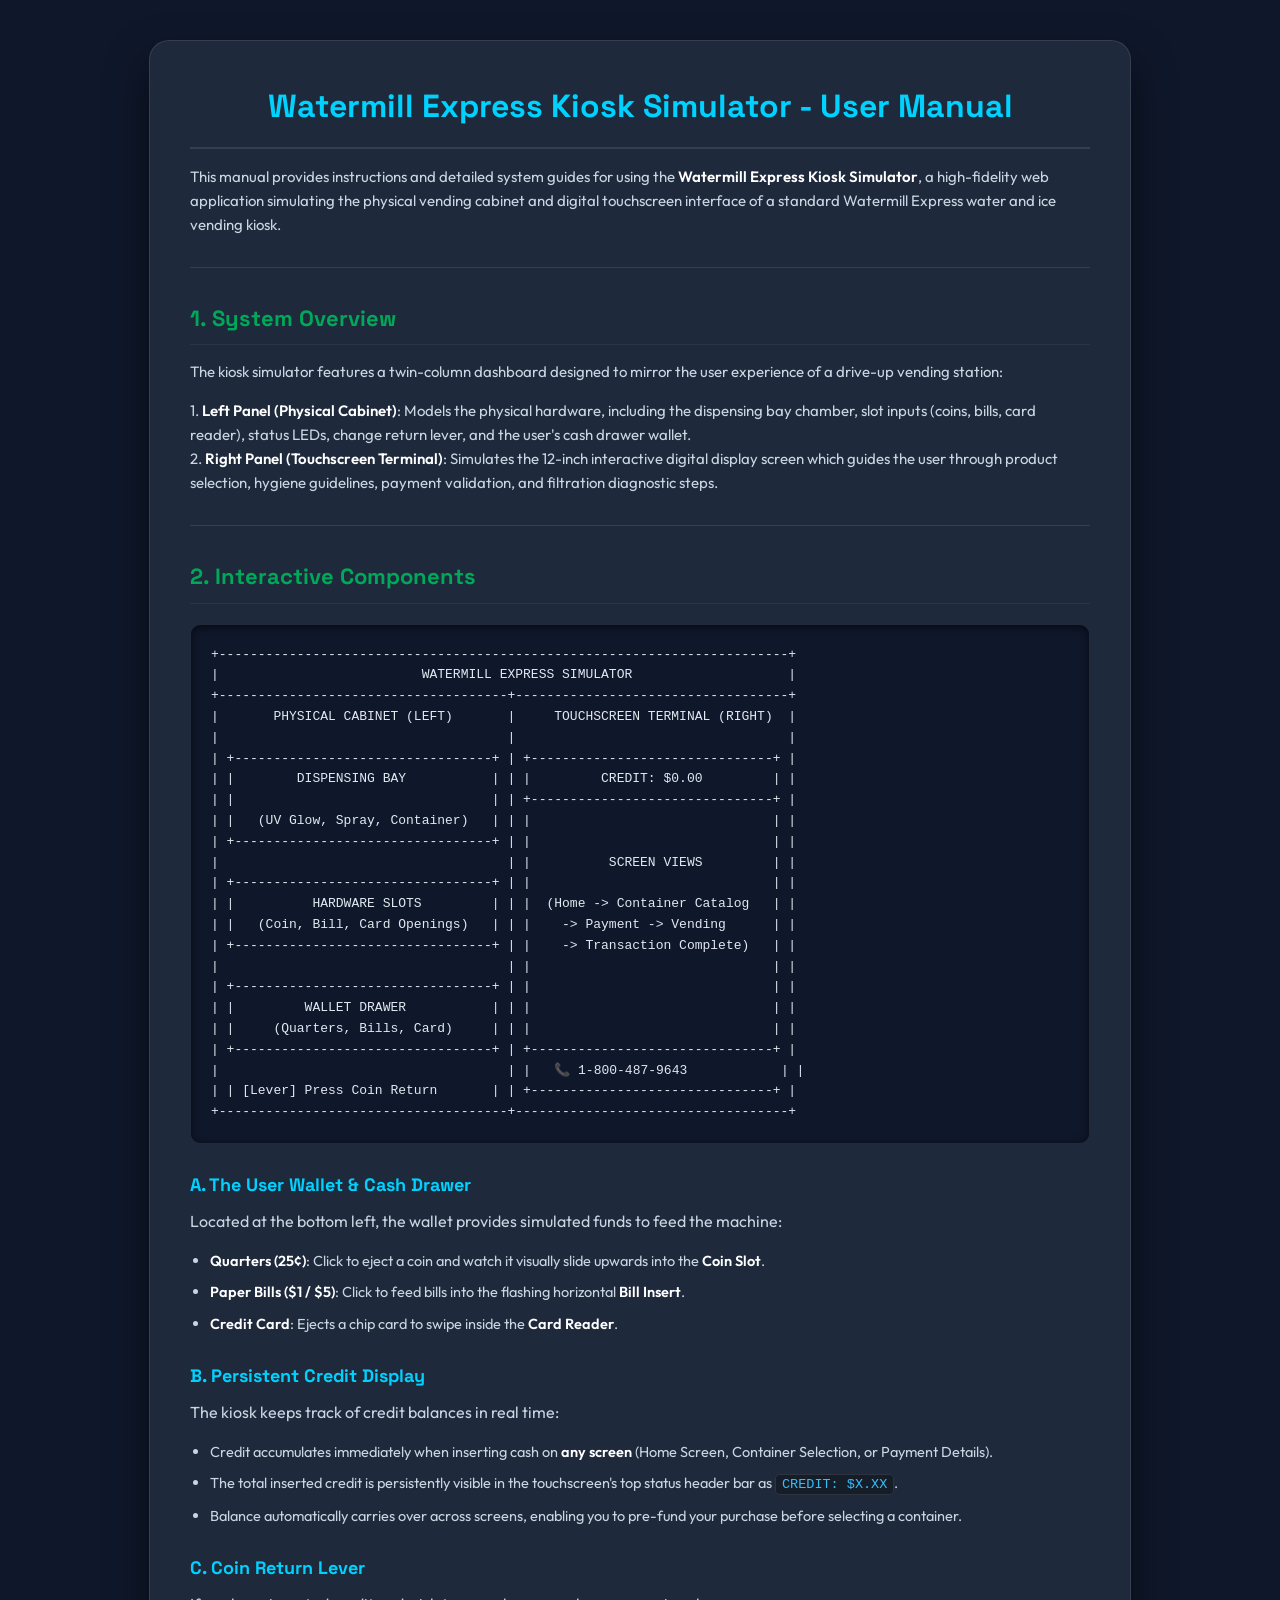
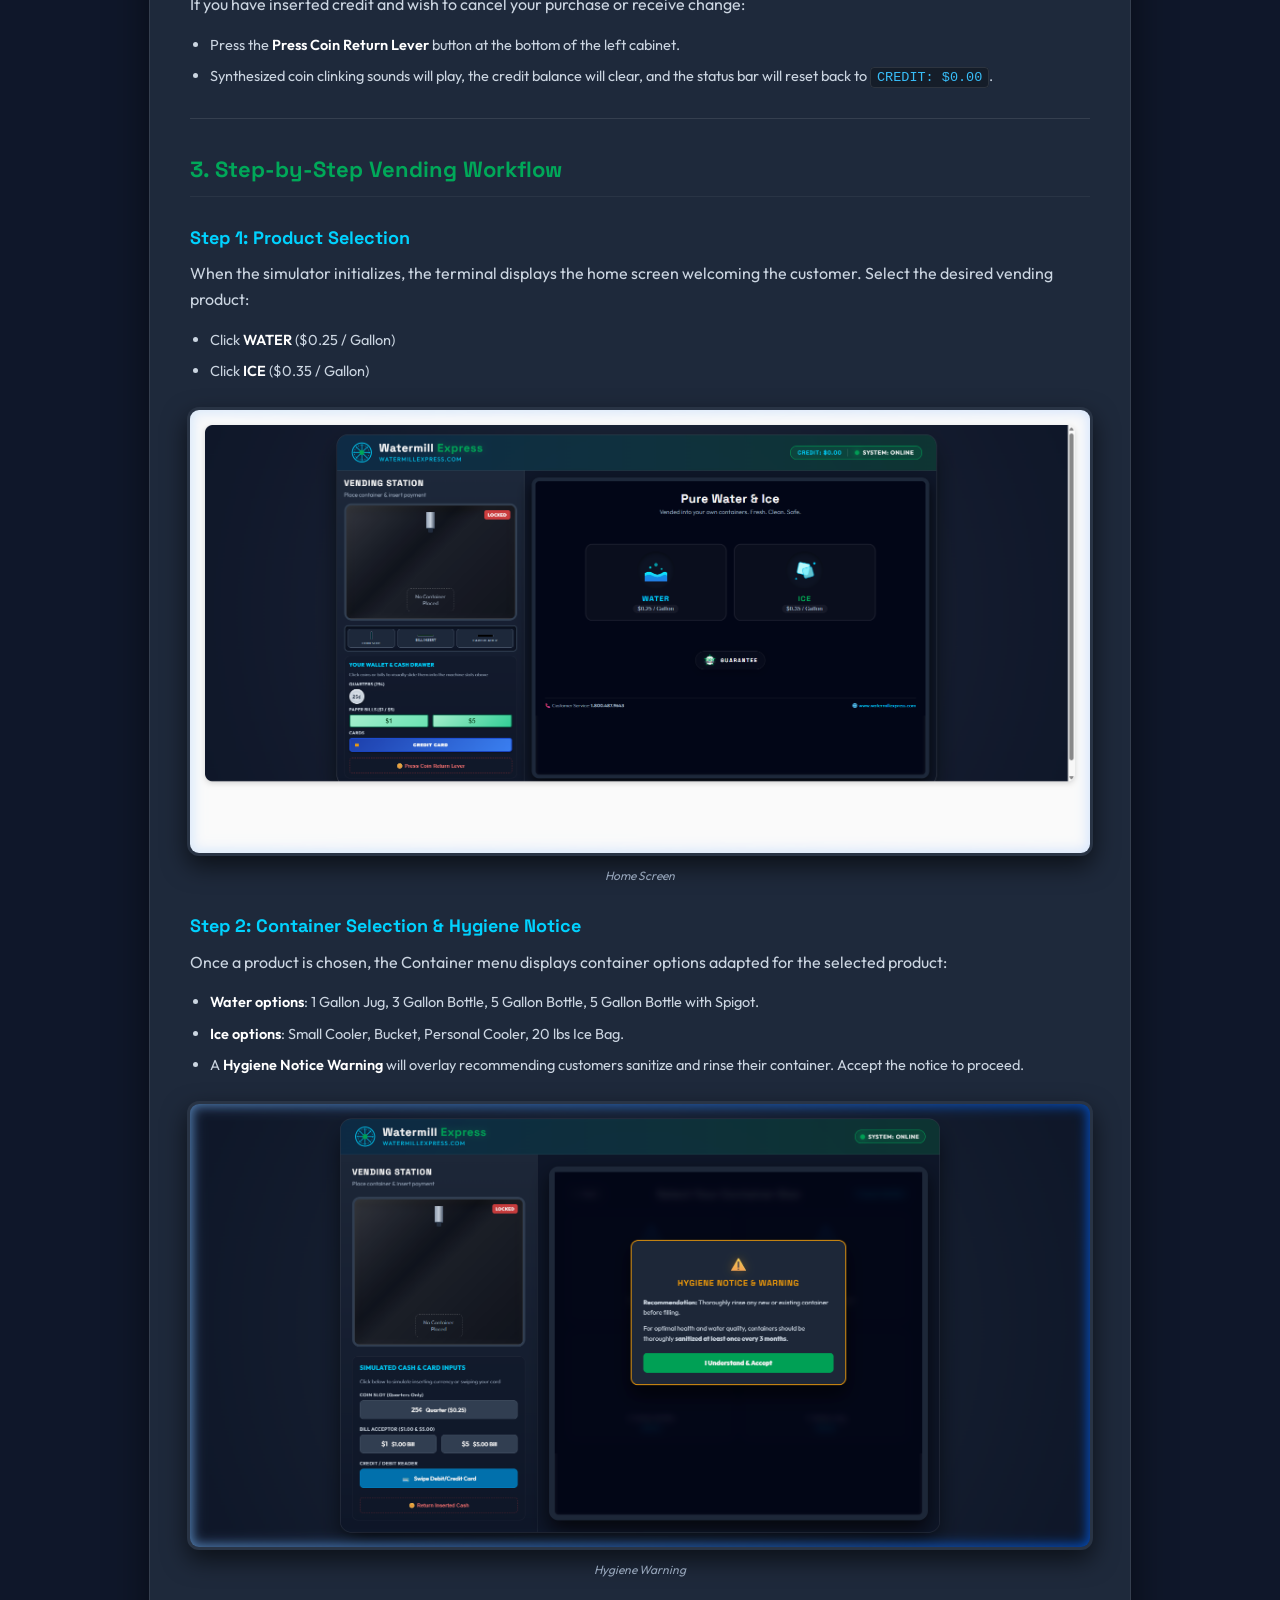
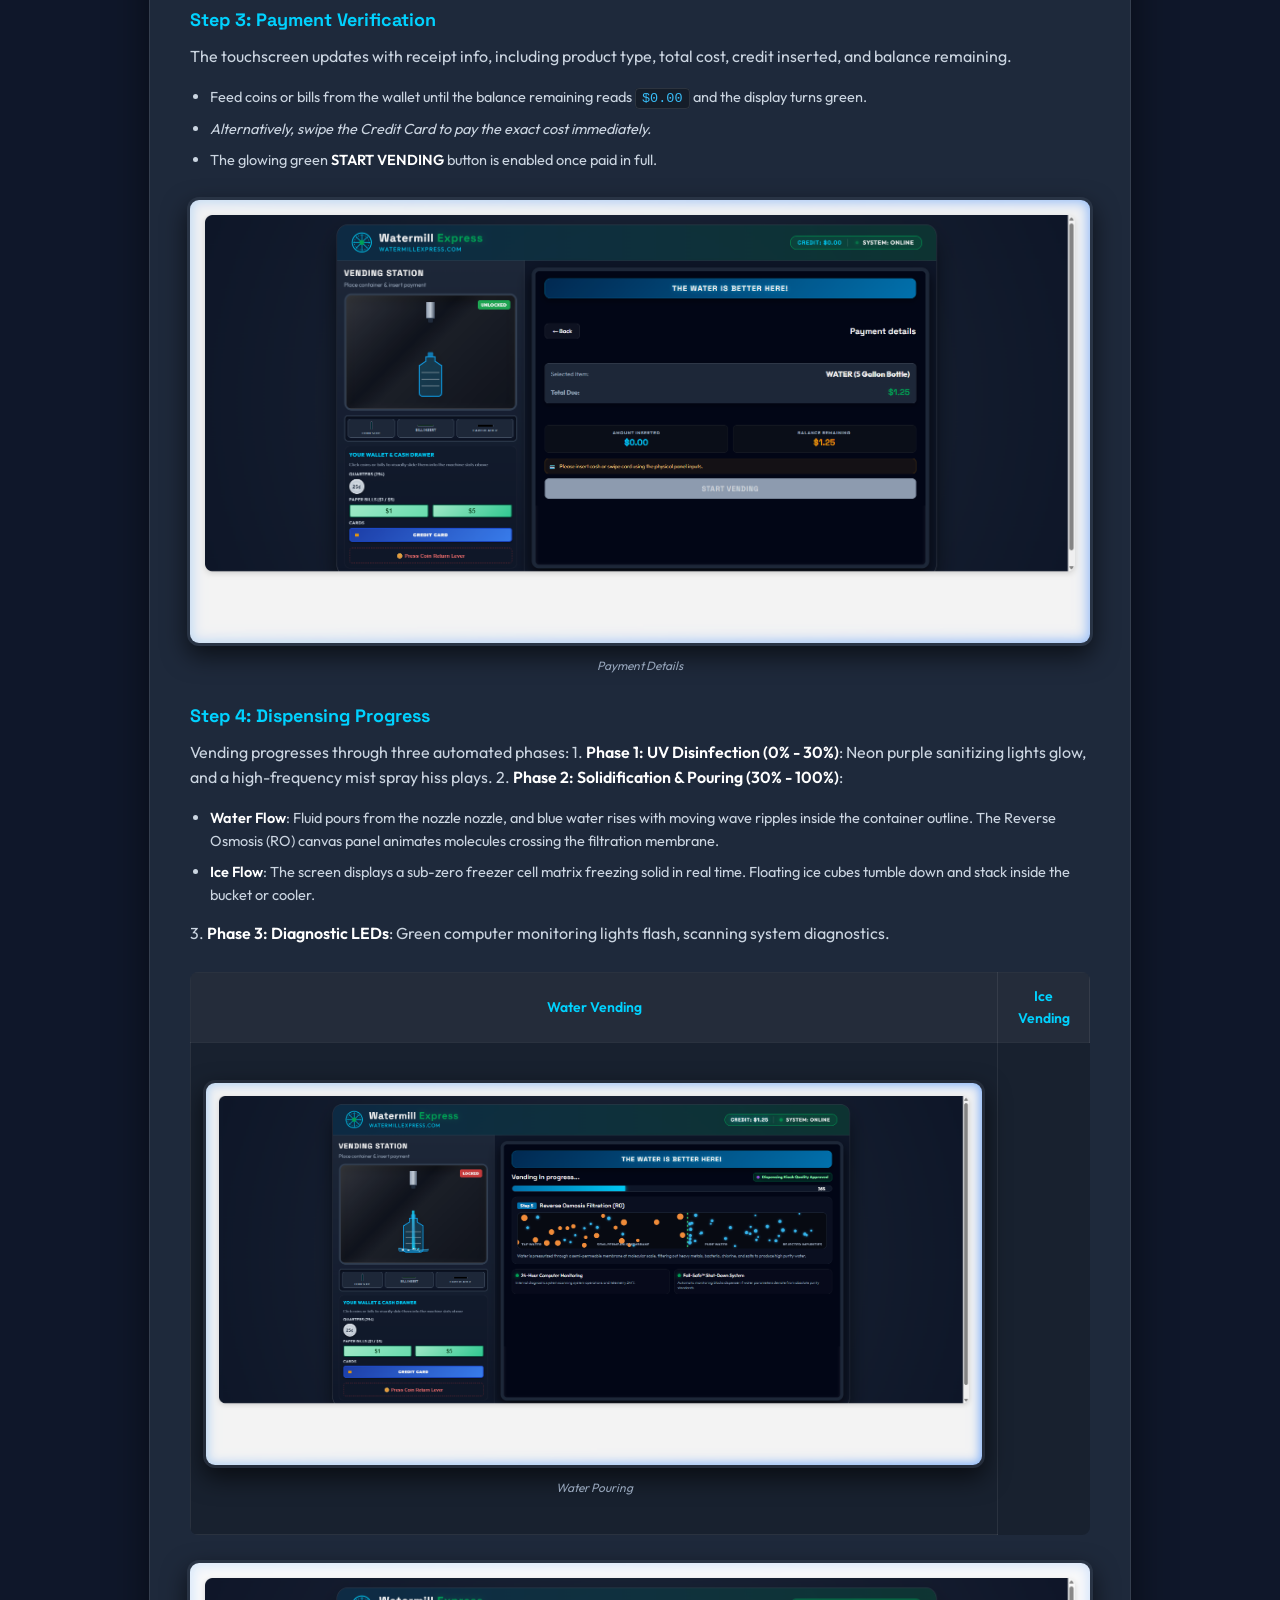
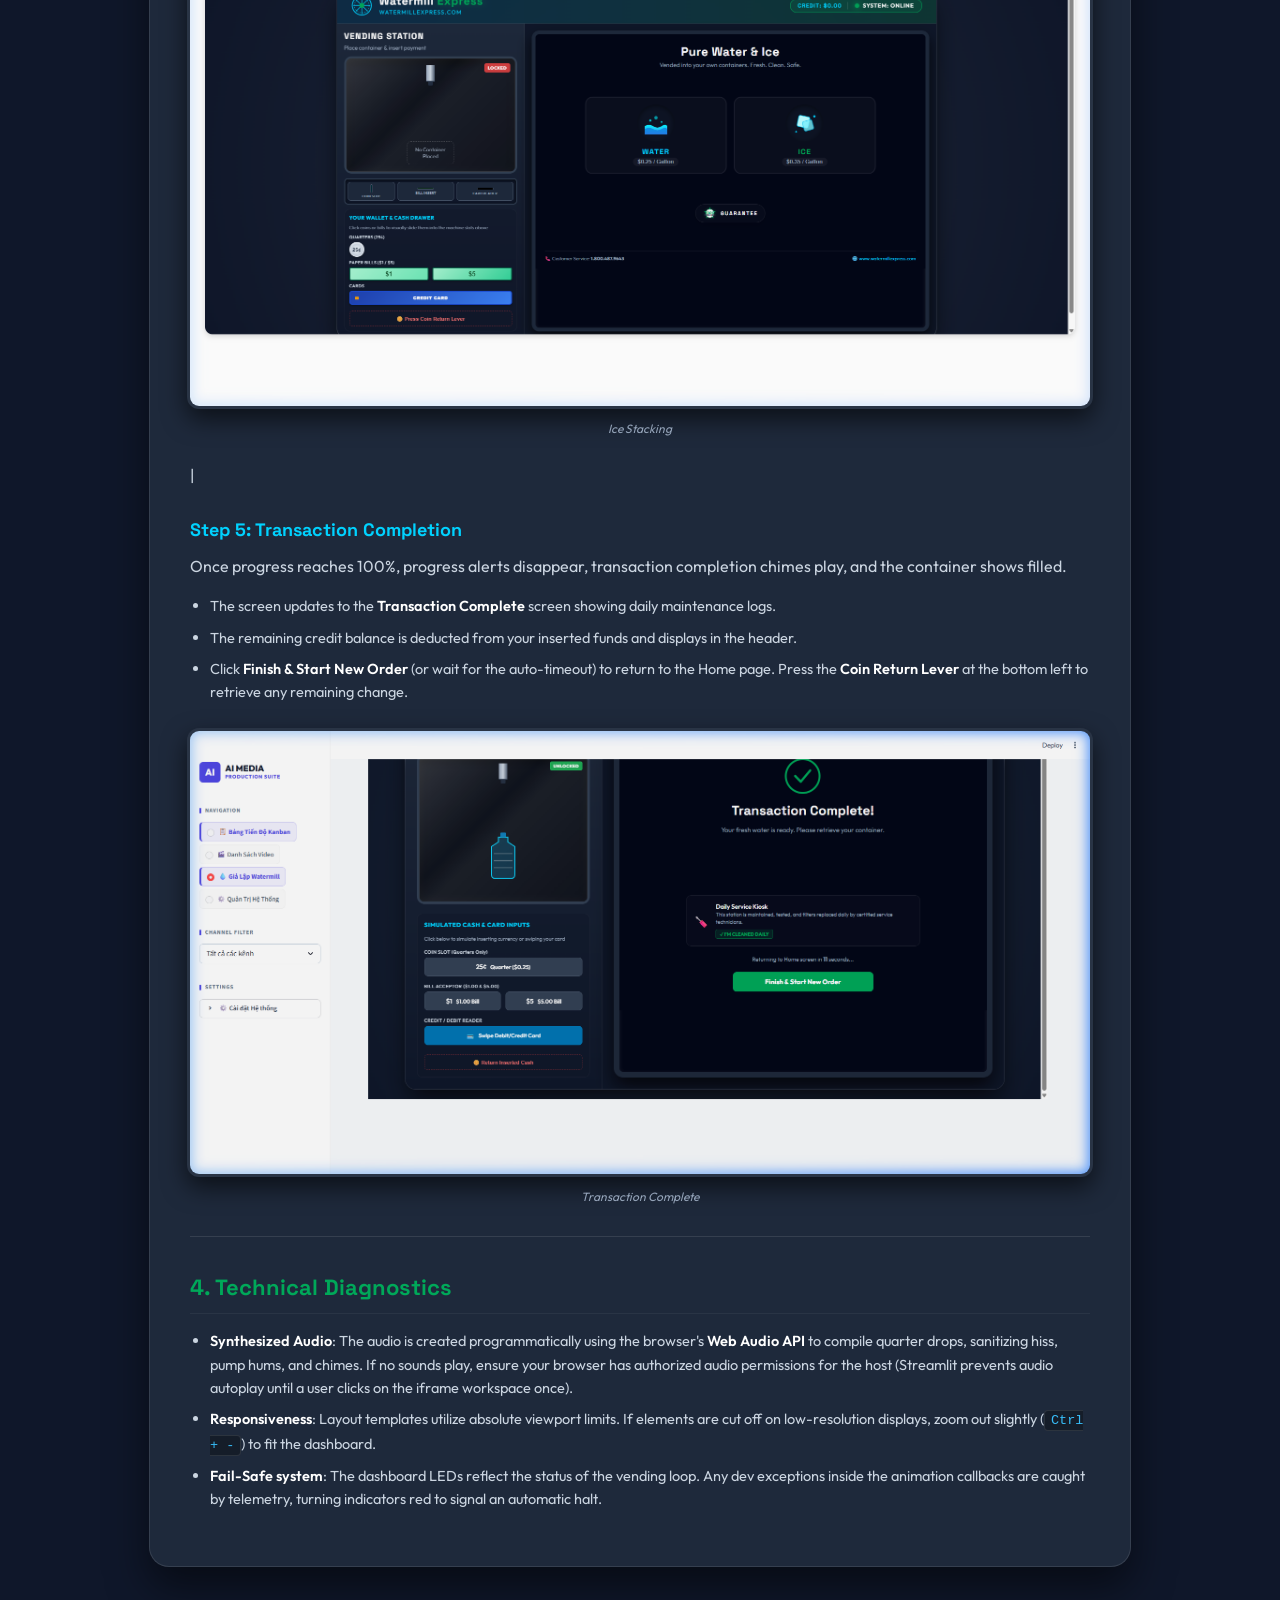
==== UserManual.html @ 93cf97dd "Add self-contained UserManual.html with embedded base64 screenshots and build script" ====
<!DOCTYPE html>
<html lang="en">
<head>
    <meta charset="UTF-8">
    <meta name="viewport" content="width=device-width, initial-scale=1.0">
    <title>Watermill Express Kiosk Simulator - User Manual</title>
    <link rel="preconnect" href="https://fonts.googleapis.com">
    <link rel="preconnect" href="https://fonts.gstatic.com" crossorigin>
    <link href="https://fonts.googleapis.com/css2?family=Outfit:wght@300;400;600;800&family=Space+Grotesk:wght@400;600;700&display=swap" rel="stylesheet">
    <style>
        :root {
            --color-bg: #0f172a;
            --color-container: #1e293b;
            --color-primary-blue: #0176b5;
            --color-primary-green: #00a859;
            --color-accent-cyan: #00d2ff;
            --color-text-white: #ffffff;
            --color-text-sub: #94a3b8;
            --font-primary: 'Outfit', sans-serif;
            --font-heading: 'Space Grotesk', sans-serif;
        }

        body {
            background-color: var(--color-bg);
            color: #cbd5e1;
            font-family: var(--font-primary);
            line-height: 1.6;
            margin: 0;
            padding: 40px 20px;
            display: flex;
            justify-content: center;
        }

        .container {
            width: 100%;
            max-width: 900px;
            background: var(--color-container);
            border: 1px solid rgba(255, 255, 255, 0.1);
            border-radius: 20px;
            padding: 40px;
            box-shadow: 0 20px 40px rgba(0, 0, 0, 0.5);
        }

        h1, h2, h3 {
            font-family: var(--font-heading);
            color: var(--color-text-white);
            margin-top: 1.5em;
            margin-bottom: 0.5em;
            font-weight: 700;
        }

        h1 {
            font-size: 32px;
            border-bottom: 2px solid rgba(255, 255, 255, 0.1);
            padding-bottom: 15px;
            margin-top: 0;
            color: var(--color-accent-cyan);
            text-align: center;
        }

        h2 {
            font-size: 22px;
            color: var(--color-primary-green);
            border-bottom: 1px solid rgba(255, 255, 255, 0.05);
            padding-bottom: 8px;
        }

        h3 {
            font-size: 18px;
            color: var(--color-accent-cyan);
        }

        p {
            margin: 15px 0;
            font-size: 15px;
        }

        ul {
            padding-left: 20px;
            margin: 15px 0;
        }

        li {
            margin-bottom: 8px;
            font-size: 14.5px;
        }

        hr {
            border: 0;
            height: 1px;
            background: rgba(255, 255, 255, 0.1);
            margin: 30px 0;
        }

        code {
            background: rgba(0, 0, 0, 0.3);
            border: 1px solid rgba(255, 255, 255, 0.1);
            border-radius: 4px;
            padding: 2px 6px;
            font-family: monospace;
            font-size: 13.5px;
            color: #38bdf8;
        }

        .manual-pre {
            background: #0f172a;
            border: 1px solid rgba(255, 255, 255, 0.08);
            border-radius: 10px;
            padding: 20px;
            overflow-x: auto;
            margin: 20px 0;
            box-shadow: inset 0 2px 8px rgba(0,0,0,0.6);
        }

        .manual-pre code {
            background: transparent;
            border: none;
            padding: 0;
            color: #e2e8f0;
            font-size: 13px;
            line-height: 1.5;
            font-family: monospace;
        }

        .img-container {
            display: flex;
            flex-direction: column;
            align-items: center;
            margin: 25px 0;
            gap: 10px;
        }

        .manual-img {
            max-width: 100%;
            height: auto;
            border: 3px solid rgba(255, 255, 255, 0.05);
            border-radius: 12px;
            box-shadow: 0 10px 25px rgba(0, 0, 0, 0.6);
            transition: transform 0.3s ease;
        }

        .manual-img:hover {
            transform: scale(1.02);
            border-color: var(--color-accent-cyan);
        }

        .img-caption {
            font-size: 12px;
            color: var(--color-text-sub);
            font-style: italic;
        }

        .manual-table {
            width: 100%;
            border-collapse: collapse;
            margin: 25px 0;
            background: rgba(0, 0, 0, 0.2);
            border-radius: 8px;
            overflow: hidden;
        }

        .manual-table th, .manual-table td {
            padding: 12px 15px;
            text-align: center;
            border: 1px solid rgba(255, 255, 255, 0.08);
        }

        .manual-table th {
            background-color: rgba(255, 255, 255, 0.05);
            color: var(--color-accent-cyan);
            font-weight: 600;
            font-size: 14px;
        }

        .manual-table td {
            font-size: 13.5px;
        }

        /* Highlight classes */
        strong {
            color: var(--color-text-white);
            font-weight: 600;
        }
    </style>
</head>
<body>
    <div class="container">
        <h1>Watermill Express Kiosk Simulator - User Manual</h1>

<p>This manual provides instructions and detailed system guides for using the <strong>Watermill Express Kiosk Simulator</strong>, a high-fidelity web application simulating the physical vending cabinet and digital touchscreen interface of a standard Watermill Express water and ice vending kiosk.</p>

<hr>

<h2>1. System Overview</h2>

<p>The kiosk simulator features a twin-column dashboard designed to mirror the user experience of a drive-up vending station:</p>

<p>1. <strong>Left Panel (Physical Cabinet)</strong>: Models the physical hardware, including the dispensing bay chamber, slot inputs (coins, bills, card reader), status LEDs, change return lever, and the user's cash drawer wallet.<br>2. <strong>Right Panel (Touchscreen Terminal)</strong>: Simulates the 12-inch interactive digital display screen which guides the user through product selection, hygiene guidelines, payment validation, and filtration diagnostic steps.</p>

<hr>

<h2>2. Interactive Components</h2>

<pre class="manual-pre"><code>+-------------------------------------------------------------------------+
|                          WATERMILL EXPRESS SIMULATOR                    |
+-------------------------------------+-----------------------------------+
|       PHYSICAL CABINET (LEFT)       |     TOUCHSCREEN TERMINAL (RIGHT)  |
|                                     |                                   |
| +---------------------------------+ | +-------------------------------+ |
| |        DISPENSING BAY           | | |         CREDIT: $0.00         | |
| |                                 | | +-------------------------------+ |
| |   (UV Glow, Spray, Container)   | | |                               | |
| +---------------------------------+ | |                               | |
|                                     | |          SCREEN VIEWS         | |
| +---------------------------------+ | |                               | |
| |          HARDWARE SLOTS         | | |  (Home -&gt; Container Catalog   | |
| |   (Coin, Bill, Card Openings)   | | |    -&gt; Payment -&gt; Vending      | |
| +---------------------------------+ | |    -&gt; Transaction Complete)   | |
|                                     | |                               | |
| +---------------------------------+ | |                               | |
| |         WALLET DRAWER           | | |                               | |
| |     (Quarters, Bills, Card)     | | |                               | |
| +---------------------------------+ | +-------------------------------+ |
|                                     | |   📞 1-800-487-9643            | |
| | [Lever] Press Coin Return       | | +-------------------------------+ |
+-------------------------------------+-----------------------------------+</code></pre>

<h3>A. The User Wallet & Cash Drawer</h3>
Located at the bottom left, the wallet provides simulated funds to feed the machine:
<ul>
<li><strong>Quarters (25¢)</strong>: Click to eject a coin and watch it visually slide upwards into the <strong>Coin Slot</strong>.</li>
<li><strong>Paper Bills ($1 / $5)</strong>: Click to feed bills into the flashing horizontal <strong>Bill Insert</strong>.</li>
<li><strong>Credit Card</strong>: Ejects a chip card to swipe inside the <strong>Card Reader</strong>.</li>
</ul>

<h3>B. Persistent Credit Display</h3>
The kiosk keeps track of credit balances in real time:
<ul>
<li>Credit accumulates immediately when inserting cash on <strong>any screen</strong> (Home Screen, Container Selection, or Payment Details).</li>
<li>The total inserted credit is persistently visible in the touchscreen's top status header bar as <code>CREDIT: $X.XX</code>.</li>
<li>Balance automatically carries over across screens, enabling you to pre-fund your purchase before selecting a container.</li>
</ul>

<h3>C. Coin Return Lever</h3>
If you have inserted credit and wish to cancel your purchase or receive change:
<ul>
<li>Press the <strong>Press Coin Return Lever</strong> button at the bottom of the left cabinet.</li>
<li>Synthesized coin clinking sounds will play, the credit balance will clear, and the status bar will reset back to <code>CREDIT: $0.00</code>.</li>
</ul>

<hr>

<h2>3. Step-by-Step Vending Workflow</h2>

<h3>Step 1: Product Selection</h3>
When the simulator initializes, the terminal displays the home screen welcoming the customer. Select the desired vending product:
<ul>
<li>Click <strong>WATER</strong> ($0.25 / Gallon)</li>
<li>Click <strong>ICE</strong> ($0.35 / Gallon)</li>
</ul>

<div class="img-container"><img class="manual-img" src="[data-uri]" alt="Home Screen" /><span class="img-caption">Home Screen</span></div>

<h3>Step 2: Container Selection & Hygiene Notice</h3>
Once a product is chosen, the Container menu displays container options adapted for the selected product:
<ul>
<li><strong>Water options</strong>: 1 Gallon Jug, 3 Gallon Bottle, 5 Gallon Bottle, 5 Gallon Bottle with Spigot.</li>
<li><strong>Ice options</strong>: Small Cooler, Bucket, Personal Cooler, 20 lbs Ice Bag.</li>
<li>A <strong>Hygiene Notice Warning</strong> will overlay recommending customers sanitize and rinse their container. Accept the notice to proceed.</li>
</ul>

<div class="img-container"><img class="manual-img" src="[data-uri]" alt="Hygiene Warning" /><span class="img-caption">Hygiene Warning</span></div>

<h3>Step 3: Payment Verification</h3>
The touchscreen updates with receipt info, including product type, total cost, credit inserted, and balance remaining.
<ul>
<li>Feed coins or bills from the wallet until the balance remaining reads <code>$0.00</code> and the display turns green.</li>
<li><em>Alternatively, swipe the Credit Card to pay the exact cost immediately.</em></li>
<li>The glowing green <strong>START VENDING</strong> button is enabled once paid in full.</li>
</ul>

<div class="img-container"><img class="manual-img" src="[data-uri]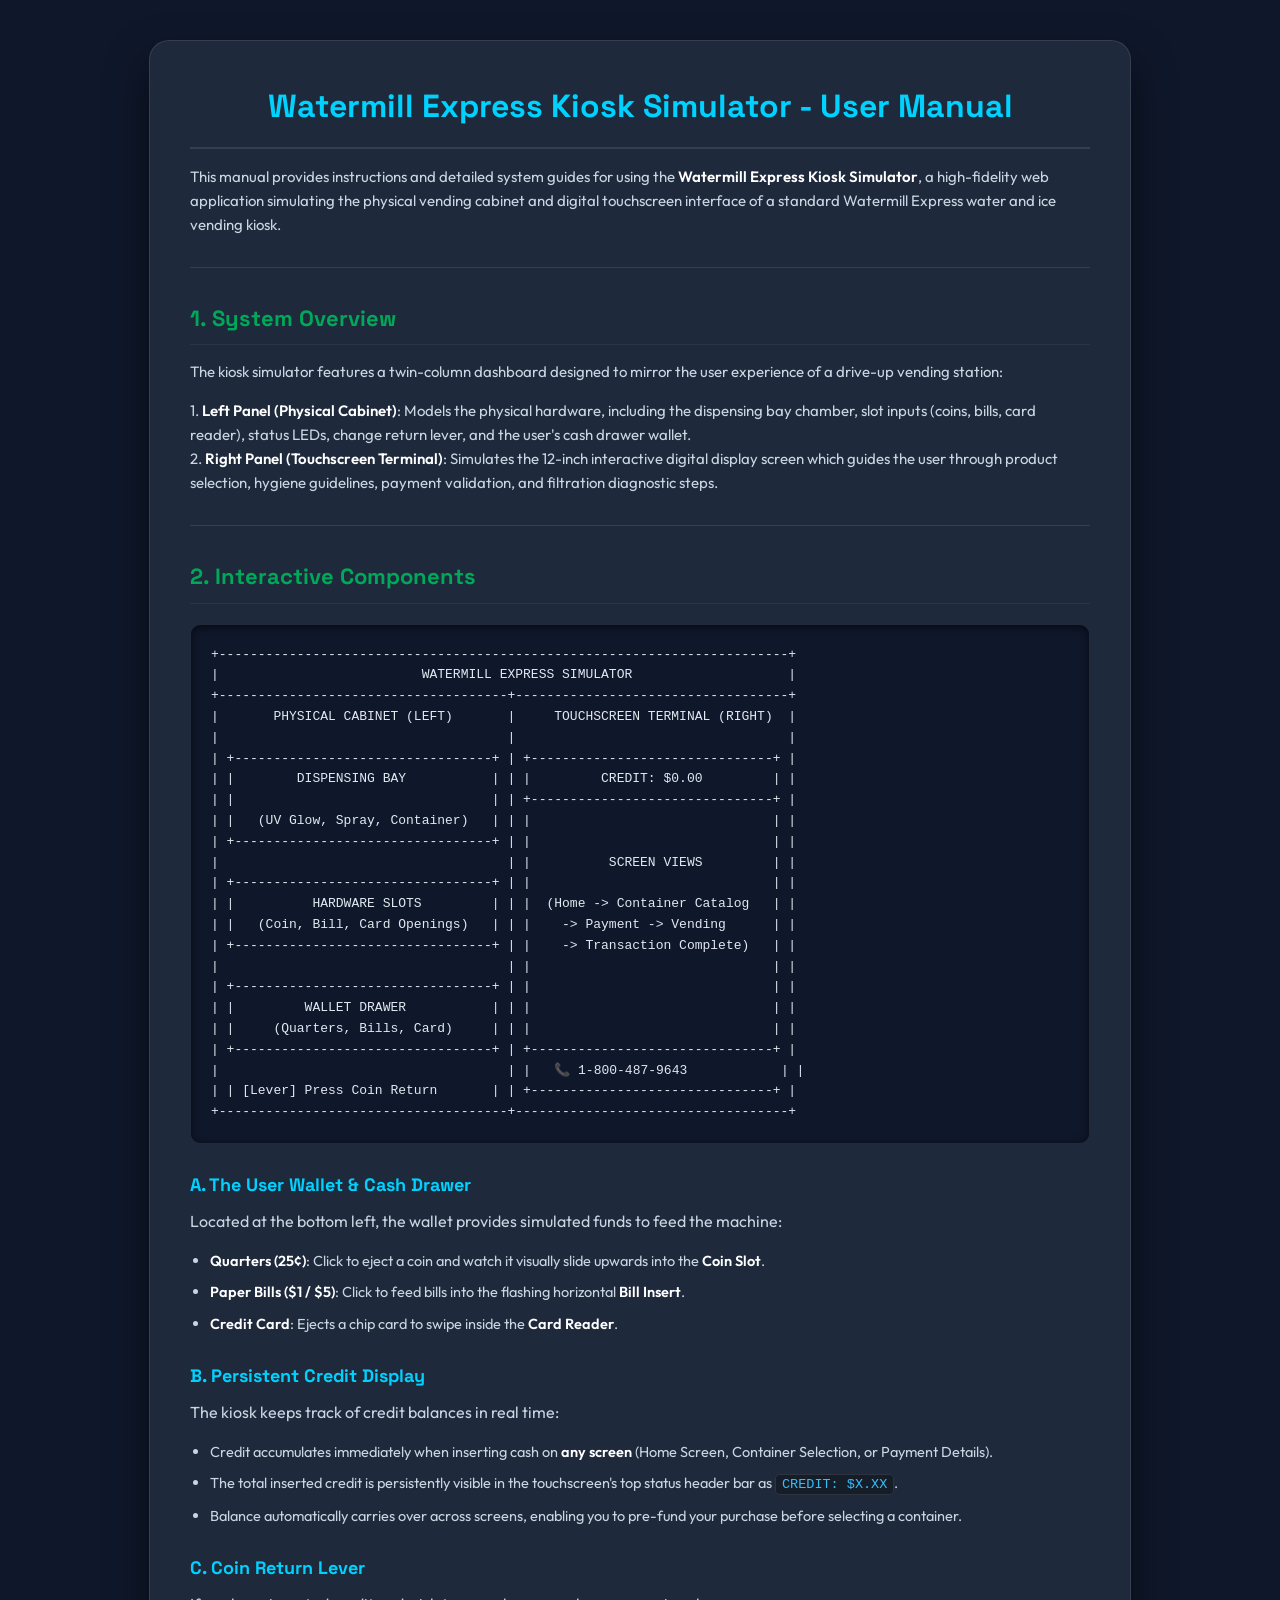
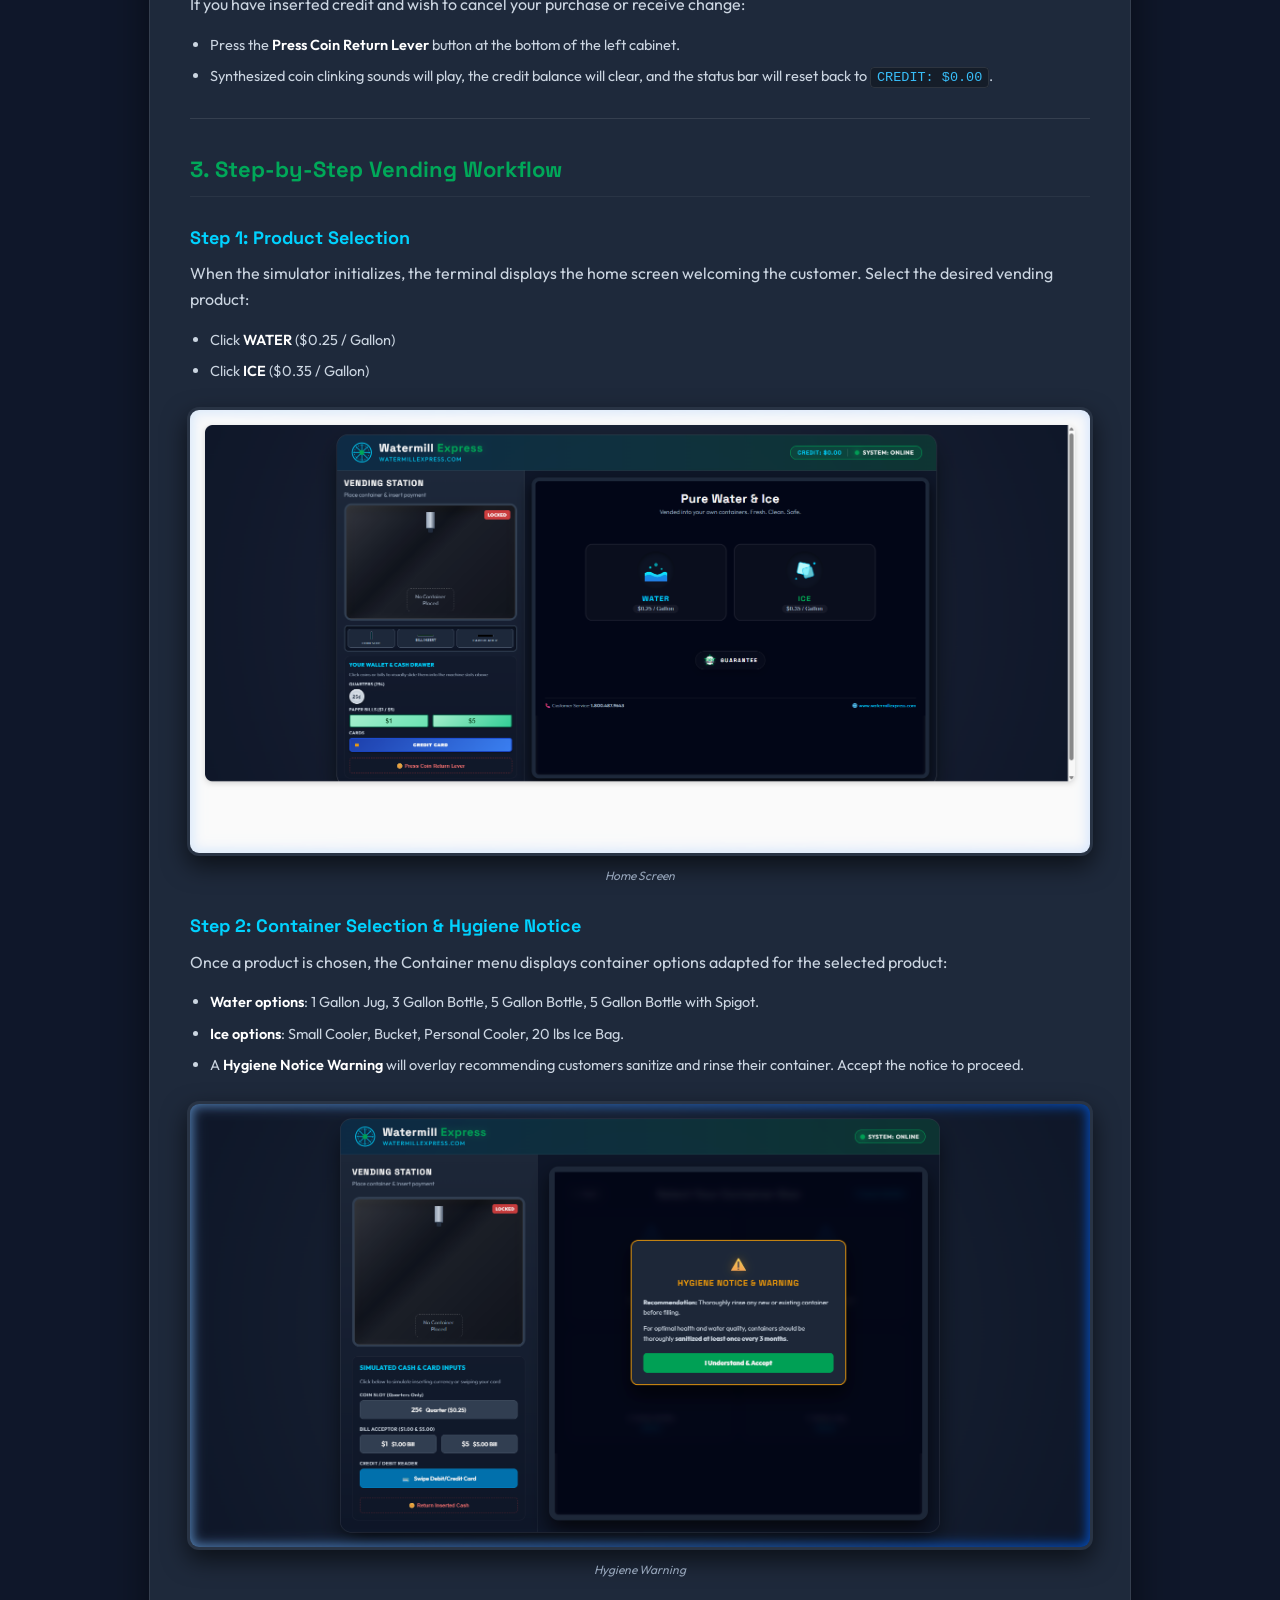
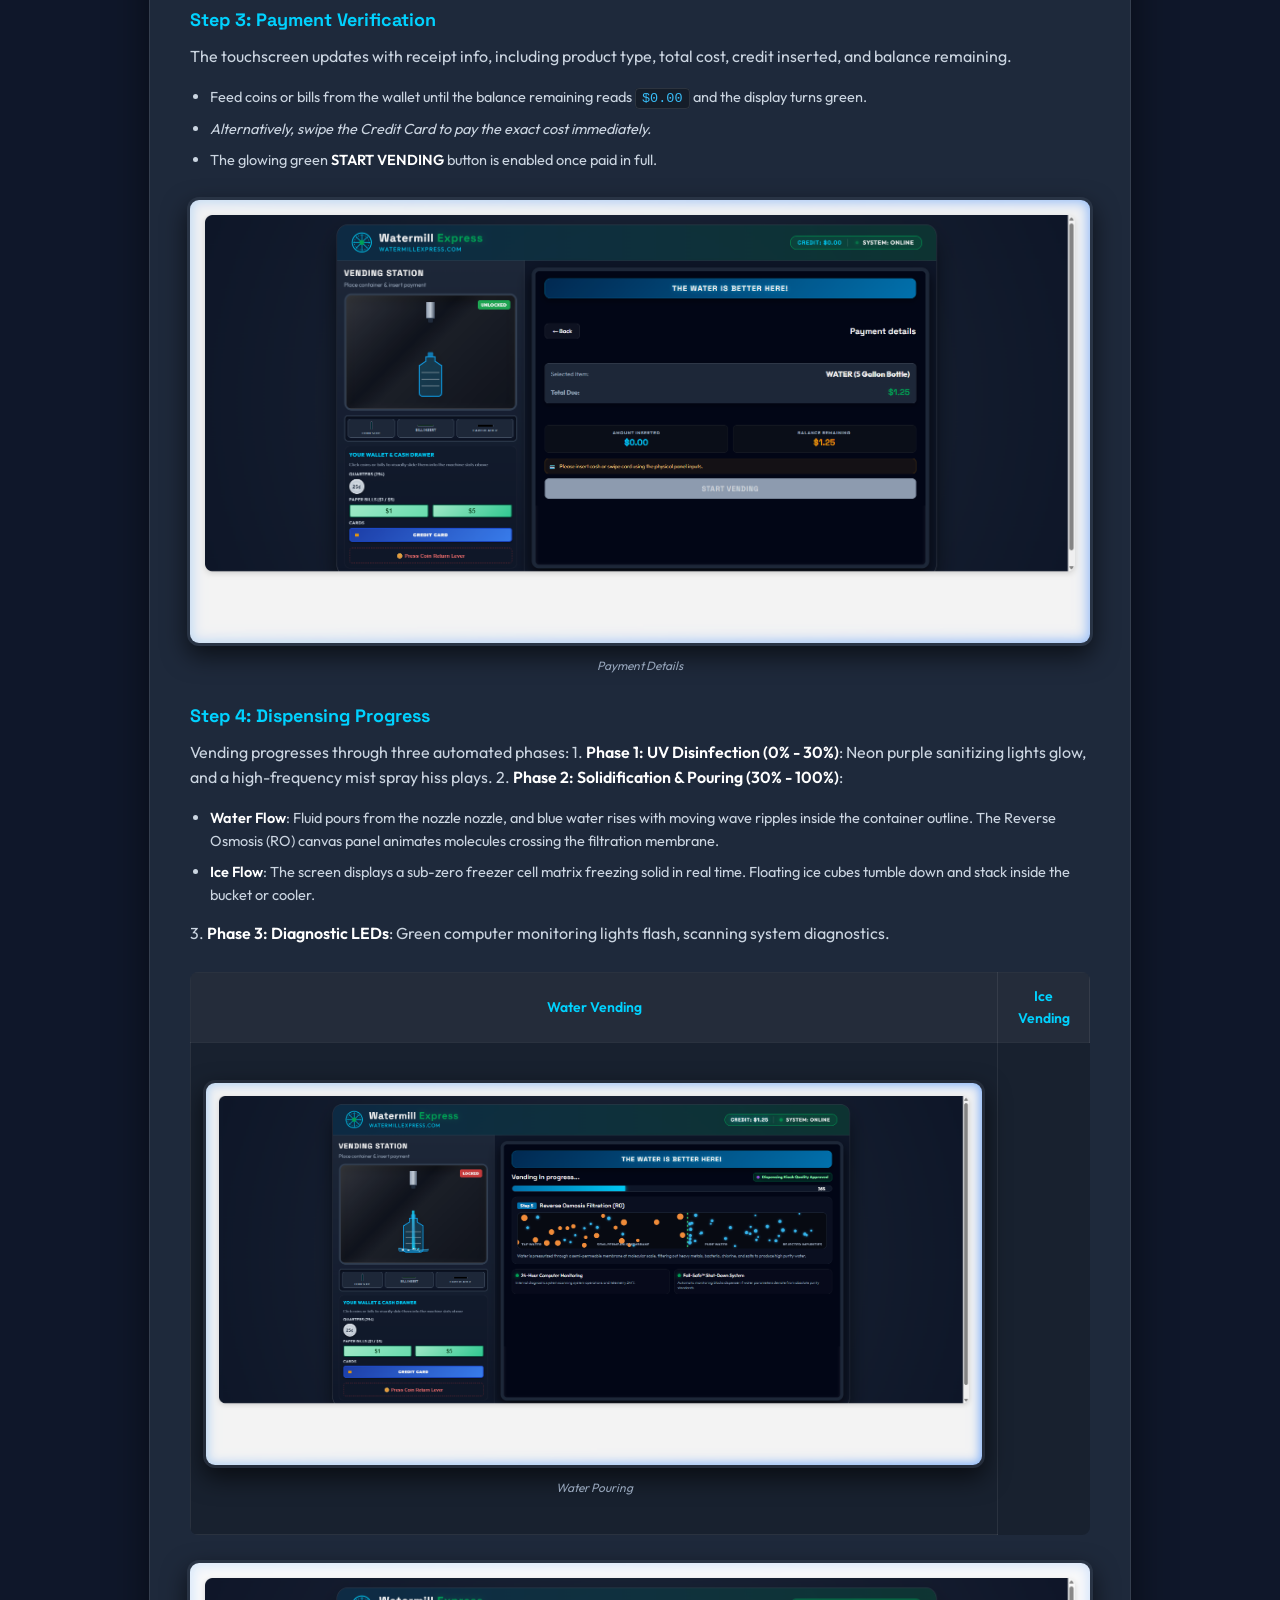
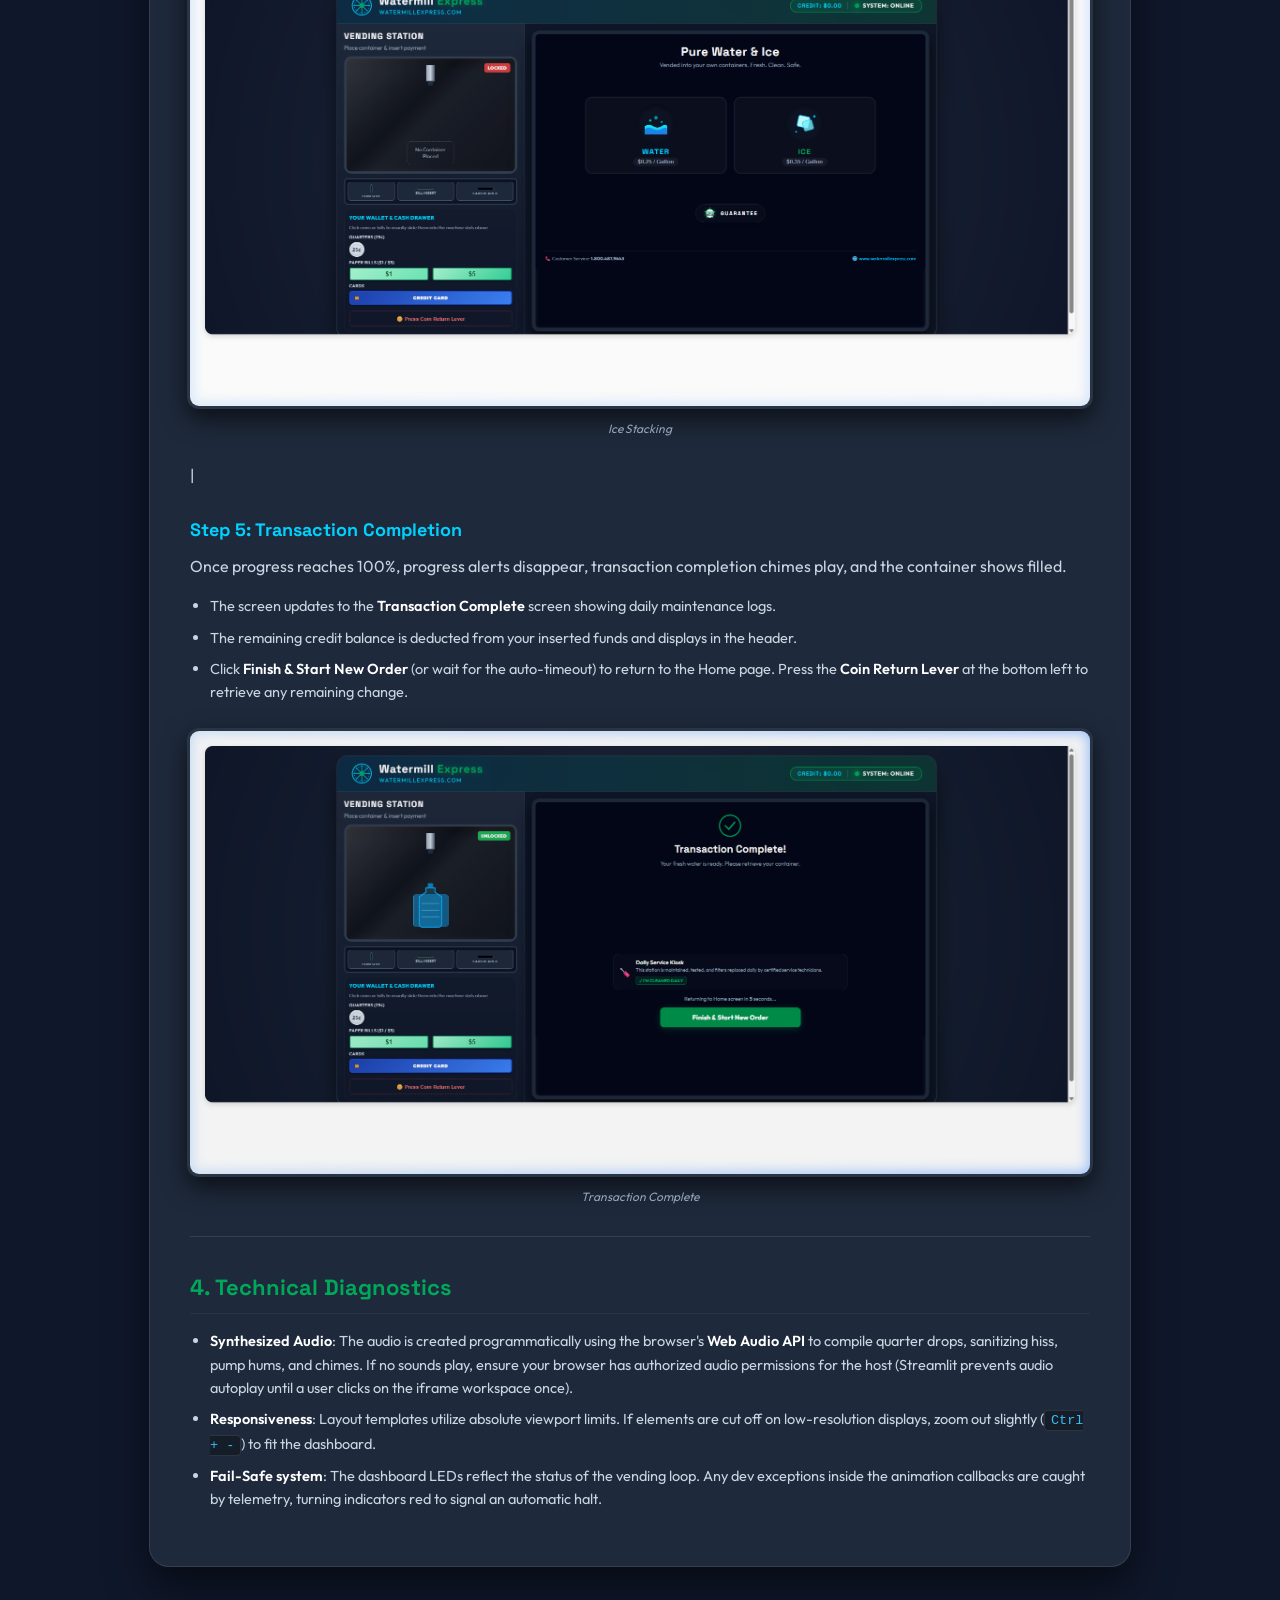
